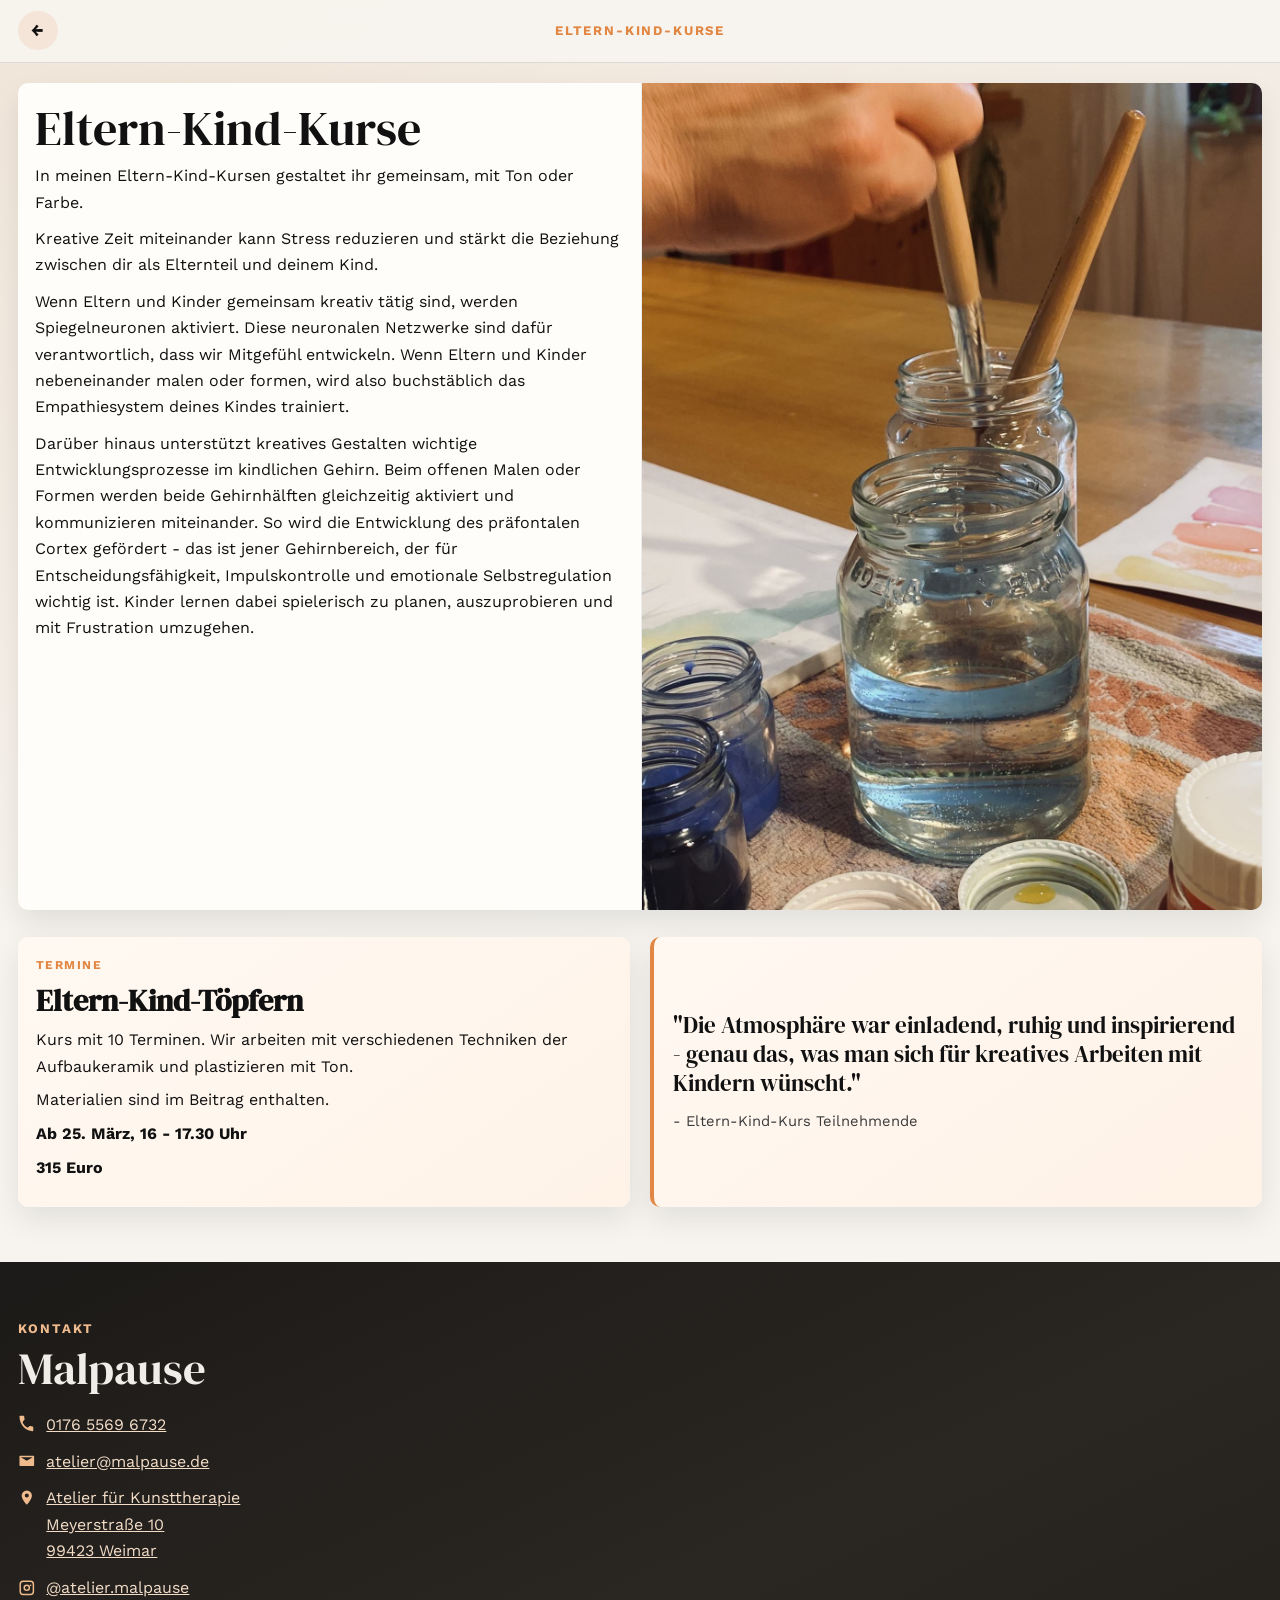
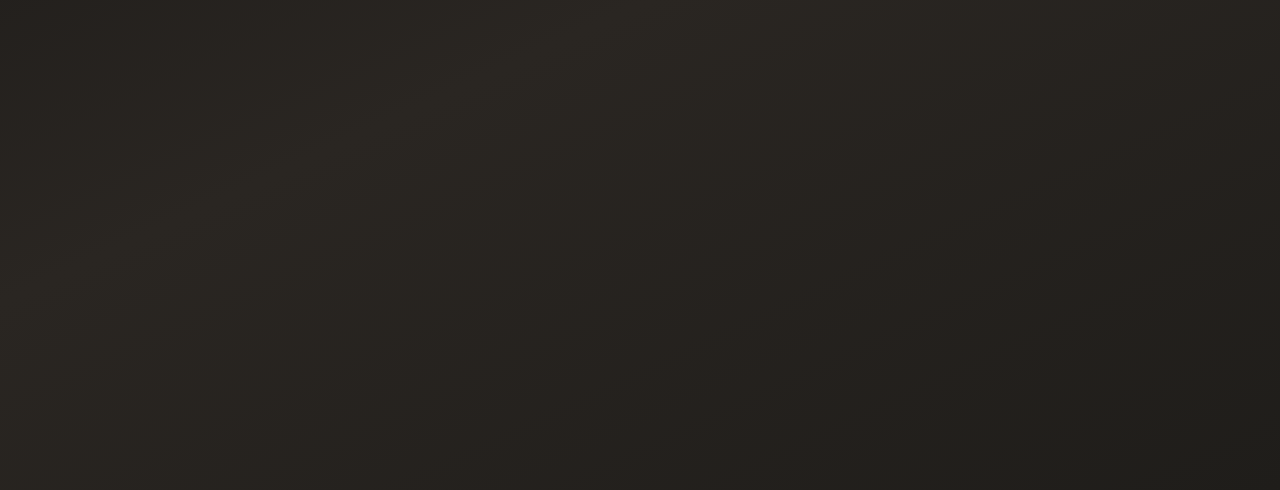
==== eltern-kind-kurse.html @ 3ebfd896 "Implement subpages with router transitions and optimized media" ====
<!doctype html>
<html lang="de">
<head>
  <meta charset="utf-8">
  <meta name="viewport" content="width=device-width, initial-scale=1">
  <title>Eltern-Kind-Kurse | Malpause</title>
  <meta name="description" content="Eltern-Kind-Kurse bei Malpause in Weimar.">
  <link rel="icon" href="favicon.svg" type="image/svg+xml">
  <link rel="preconnect" href="https://fonts.googleapis.com">
  <link rel="preconnect" href="https://fonts.gstatic.com" crossorigin>
  <link href="https://fonts.googleapis.com/css2?family=Caveat:wght@500;700&family=DM+Serif+Display:ital@0;1&family=Fraunces:opsz,wght@9..144,300;9..144,500;9..144,700&family=Great+Vibes&family=Satisfy&family=Work+Sans:wght@400;500;700&display=swap" rel="stylesheet">
  <link rel="stylesheet" href="styles.css">
</head>
<body>
  <div id="app" data-page="eltern-kind-kurse">
    <header class="subpage-header">
      <div class="subpage-header__inner">
        <a class="subpage-back" href="index.html" data-back aria-label="Zurück zur Startseite">
          <span class="subpage-back__icon" aria-hidden="true">
            <span></span>
            <span></span>
          </span>
        </a>
        <p class="eyebrow subpage-header__eyebrow">Eltern-Kind-Kurse</p>
      </div>
    </header>

    <main class="subpage-main">
      <section class="subpage-copy-layout">
        <article class="subpage-panel subpage-copy">
        <h1 class="subpage-title">Eltern-Kind-Kurse</h1>
        <p>
          In meinen Eltern-Kind-Kursen gestaltet ihr gemeinsam, mit Ton oder Farbe.
        </p>
        <p>
          Kreative Zeit miteinander kann Stress reduzieren und stärkt die Beziehung zwischen dir als
          Elternteil und deinem Kind.
        </p>
        <p>
          Wenn Eltern und Kinder gemeinsam kreativ tätig sind, werden Spiegelneuronen aktiviert. Diese
          neuronalen Netzwerke sind dafür verantwortlich, dass wir Mitgefühl entwickeln. Wenn Eltern und
          Kinder nebeneinander malen oder formen, wird also buchstäblich das Empathiesystem deines
          Kindes trainiert.
        </p>
        <p>
          Darüber hinaus unterstützt kreatives Gestalten wichtige Entwicklungsprozesse im kindlichen
          Gehirn. Beim offenen Malen oder Formen werden beide Gehirnhälften gleichzeitig aktiviert und
          kommunizieren miteinander. So wird die Entwicklung des präfontalen Cortex gefördert - das ist
          jener Gehirnbereich, der für Entscheidungsfähigkeit, Impulskontrolle und emotionale
          Selbstregulation wichtig ist. Kinder lernen dabei spielerisch zu planen, auszuprobieren und mit
          Frustration umzugehen.
        </p>
        </article>
        <figure class="subpage-side-media">
          <img src="IMG_02.jpg" alt="Eltern und Kind beim kreativen Arbeiten" decoding="async">
        </figure>
      </section>

      <section class="subpage-offer-grid" aria-label="Termine und Zitat">
        <article class="term-card">
          <p class="term-card__label">Termine</p>
          <h3>Eltern-Kind-Töpfern</h3>
          <p>
            Kurs mit 10 Terminen. Wir arbeiten mit verschiedenen Techniken der Aufbaukeramik
            und plastizieren mit Ton.
          </p>
          <p>Materialien sind im Beitrag enthalten.</p>
          <p><strong>Ab 25. März, 16 - 17.30 Uhr</strong></p>
          <p><strong>315 Euro</strong></p>
        </article>
        <blockquote class="quote-card">
          <p>
            "Die Atmosphäre war einladend, ruhig und inspirierend - genau das, was man sich für kreatives Arbeiten mit Kindern wünscht."
          </p>
          <cite>- Eltern-Kind-Kurs Teilnehmende</cite>
        </blockquote>
      </section>
    </main>

    <footer id="kontakt" class="site-footer">
      <div class="site-footer__inner">
        <p class="eyebrow">Kontakt</p>
        <h2>Malpause</h2>
        <ul class="contact-list">
          <li class="contact-item">
            <span class="contact-icon" aria-hidden="true">
              <svg viewBox="0 0 24 24" role="img" focusable="false">
                <path d="M6.6 10.8a15.2 15.2 0 0 0 6.6 6.6l2.2-2.2a1 1 0 0 1 1-.24c1.08.36 2.23.56 3.42.56a1 1 0 0 1 1 1V21a1 1 0 0 1-1 1C10.74 22 2 13.26 2 2a1 1 0 0 1 1-1h4.48a1 1 0 0 1 1 1c0 1.2.2 2.34.56 3.42a1 1 0 0 1-.24 1l-2.2 2.38z"/>
              </svg>
            </span>
            <a href="tel:+4917655696732">0176 5569 6732</a>
          </li>
          <li class="contact-item">
            <span class="contact-icon" aria-hidden="true">
              <svg viewBox="0 0 24 24" role="img" focusable="false">
                <path d="M3 5h18a1 1 0 0 1 1 1v12a1 1 0 0 1-1 1H3a1 1 0 0 1-1-1V6a1 1 0 0 1 1-1zm9 7 8.2-5H3.8L12 12z"/>
              </svg>
            </span>
            <a href="mailto:atelier@malpause.de">atelier@malpause.de</a>
          </li>
          <li class="contact-item">
            <span class="contact-icon" aria-hidden="true">
              <svg viewBox="0 0 24 24" role="img" focusable="false">
                <path d="M12 2a7 7 0 0 1 7 7c0 4.77-5.14 10.52-6.32 11.78a1 1 0 0 1-1.36 0C10.14 19.52 5 13.77 5 9a7 7 0 0 1 7-7zm0 9.5A2.5 2.5 0 1 0 12 6a2.5 2.5 0 0 0 0 5.5z"/>
              </svg>
            </span>
            <a href="https://maps.google.com/?q=Atelier+f%C3%BCr+Kunsttherapie,+Meyerstra%C3%9Fe+10,+99423+Weimar" target="_blank" rel="noopener noreferrer">
              Atelier für Kunsttherapie<br>
              Meyerstraße 10<br>
              99423 Weimar
            </a>
          </li>
          <li class="contact-item">
            <span class="contact-icon" aria-hidden="true">
              <svg viewBox="0 0 24 24" role="img" focusable="false">
                <path d="M7 2h10a5 5 0 0 1 5 5v10a5 5 0 0 1-5 5H7a5 5 0 0 1-5-5V7a5 5 0 0 1 5-5zm0 2a3 3 0 0 0-3 3v10a3 3 0 0 0 3 3h10a3 3 0 0 0 3-3V7a3 3 0 0 0-3-3H7zm5 3.5A4.5 4.5 0 1 1 7.5 12 4.5 4.5 0 0 1 12 7.5zm0 2A2.5 2.5 0 1 0 14.5 12 2.5 2.5 0 0 0 12 9.5zm5.25-2.1a1.1 1.1 0 1 1-1.1 1.1 1.1 1.1 0 0 1 1.1-1.1z"/>
              </svg>
            </span>
            <a href="https://www.instagram.com/atelier.malpause/" target="_blank" rel="noopener noreferrer">@atelier.malpause</a>
          </li>
        </ul>
      </div>
    </footer>
  </div>

  <script src="script.js"></script>
  <script src="router.js"></script>
</body>
</html>
---- styles.css ----
﻿:root {
  --bg: #f7f4ef;
  --paper: #fffdfa;
  --ink: #111111;
  --muted: #3a3a3a;
  --accent: #e28743;
  --nav-bg: rgba(247, 244, 239, 0.95);
  --shadow: 0 12px 30px rgba(14, 17, 23, 0.09);
  --radius: 10px;
  --maxw: 1280px;
}

* {
  box-sizing: border-box;
}

html {
  scroll-behavior: smooth;
}

html[data-nav-direction] {
  scroll-behavior: auto;
  overflow-y: clip;
}

body {
  margin: 0;
  font-family: "Work Sans", system-ui, -apple-system, Segoe UI, Roboto, sans-serif;
  color: var(--ink);
  background: radial-gradient(circle at 10% -10%, #efe2d4 0%, transparent 48%),
    radial-gradient(circle at 120% 0%, #f2ebe2 0%, transparent 42%),
    var(--bg);
  line-height: 1.65;
  font-size: 1rem;
}

img {
  display: block;
  width: 100%;
  height: auto;
}

.hero {
  position: relative;
  isolation: isolate;
  overflow: hidden;
  height: 100svh;
}

.hero picture {
  display: block;
  width: 100%;
  height: 100%;
}

.hero__image {
  width: 100%;
  height: 100%;
  object-fit: cover;
  object-position: center;
}

.hero__overlay {
  position: absolute;
  inset: 0;
  background: linear-gradient(to bottom, rgba(18, 24, 31, 0.28), rgba(18, 24, 31, 0.45));
}

.hero__content {
  position: absolute;
  left: 50%;
  top: 50%;
  transform: translate(-50%, -50%);
  width: min(92vw, 820px);
  display: flex;
  flex-direction: column;
  align-items: center;
  text-align: center;
}

.hero__title {
  position: static;
  margin: 0;
  font-family: "Fraunces", Georgia, serif;
  font-size: clamp(2.2rem, 10vw, 6rem);
  font-weight: 500;
  letter-spacing: 0.05em;
  color: #f9efe4;
  opacity: 0;
  transition: opacity 1.6s ease;
  text-align: center;
  text-transform: uppercase;
  text-shadow: 0 8px 28px rgba(12, 16, 22, 0.55);
}

.hero__title.is-visible {
  opacity: 1;
}

.hero__title-link {
  color: inherit;
  text-decoration: none;
}

.hero__links {
  margin-top: 2rem;
  display: flex;
  flex-direction: column;
  align-items: center;
  gap: 0.48rem;
}

.hero__link {
  font-family: "Fraunces", Georgia, serif;
  font-size: clamp(1.22rem, 4.2vw, 2.05rem);
  font-weight: 400;
  letter-spacing: 0.01em;
  line-height: 1.4;
  color: #ffe2c8;
  text-decoration: none;
  opacity: 0;
  transform: translateY(8px);
  transition: opacity 0.72s ease, transform 0.72s ease, color 0.2s ease;
}

.hero__link.is-visible {
  opacity: 1;
  transform: translateY(0);
}

.hero__link:hover,
.hero__link:focus-visible {
  color: #ffd3aa;
}

.hero__signature {
  margin-top: 4.4rem;
  position: relative;
  font-family: "Caveat", "Satisfy", "Great Vibes", "Brush Script MT", cursive;
  font-size: clamp(1.55rem, 5.2vw, 2.55rem);
  font-weight: 500;
  letter-spacing: 0.02em;
  line-height: 1.15;
  color: #ffd8b6;
  text-decoration: none;
  opacity: 0;
  transform: translateY(8px) rotate(-5deg);
  transform-origin: left center;
  transition: opacity 0.92s ease, transform 0.92s ease, color 0.2s ease;
}

.hero__signature::after {
  content: "";
  position: absolute;
  left: 0.12em;
  right: 0.12em;
  bottom: 0.08em;
  border-bottom: 2px solid rgba(255, 216, 182, 0.95);
  transform: scaleX(0);
  transform-origin: left center;
  transition: transform 1.05s ease;
  transition-delay: 0.18s;
}

.hero__signature.is-visible {
  opacity: 1;
  transform: translateY(0) rotate(-5deg);
}

.hero__signature.is-visible::after {
  transform: scaleX(1);
}

.hero__signature:hover,
.hero__signature:focus-visible {
  color: #ffe7d0;
}

.site-nav {
  position: fixed;
  top: 0;
  left: 0;
  right: 0;
  z-index: 30;
  backdrop-filter: blur(8px);
  background: var(--nav-bg);
  border-bottom: 1px solid rgba(31, 42, 53, 0.12);
  transform: translateY(0);
  opacity: 1;
  transition: transform 0.85s ease, opacity 0.85s ease;
}

.site-nav.is-hidden {
  transform: translateY(-110%);
  opacity: 0;
  pointer-events: none;
}

.site-nav__inner {
  max-width: var(--maxw);
  margin: 0 auto;
  display: flex;
  justify-content: space-between;
  align-items: center;
  gap: 0.8rem;
  padding: 0.6rem 0.75rem;
}

.site-nav__brand {
  font-family: "Fraunces", Georgia, serif;
  font-size: 1.15rem;
  letter-spacing: 0.03em;
  font-weight: 500;
  flex: 0 0 auto;
}

.site-nav__toggle {
  display: none;
  width: 2.4rem;
  height: 2.4rem;
  border: 0;
  border-radius: 999px;
  background: rgba(226, 135, 67, 0.14);
  color: var(--ink);
  align-items: center;
  justify-content: center;
  flex-direction: column;
  gap: 0.22rem;
  cursor: pointer;
}

.site-nav__toggle-line {
  width: 1rem;
  height: 2px;
  background: currentColor;
  border-radius: 999px;
}

.site-nav__menu {
  display: flex;
  justify-content: flex-end;
  align-items: center;
  gap: 0.45rem;
  overflow-x: auto;
  white-space: nowrap;
  flex: 1 1 auto;
}

.site-nav a {
  position: relative;
  color: var(--ink);
  text-decoration: none;
  padding: 0.5rem 0.95rem;
  border-radius: 6px;
  font-size: 0.95rem;
  font-weight: 500;
  white-space: nowrap;
  transition: color 0.2s ease, transform 0.2s ease;
}

.site-nav a::before {
  content: "";
  position: absolute;
  inset: 18% 8%;
  border-radius: 14px 8px 12px 9px;
  background:
    radial-gradient(circle at 20% 40%, rgba(226, 135, 67, 0.2) 0, rgba(226, 135, 67, 0) 60%),
    linear-gradient(110deg, rgba(226, 135, 67, 0.13), rgba(255, 194, 145, 0.2));
  transform: scale(0.7) rotate(-1.8deg);
  opacity: 0;
  z-index: -1;
  transition: opacity 0.22s ease, transform 0.22s ease;
}

.site-nav a:hover,
.site-nav a:focus-visible {
  color: #2b1a0f;
  transform: translateY(-1px);
  outline: none;
}

.site-nav a:hover::before,
.site-nav a:focus-visible::before {
  opacity: 1;
  transform: scale(1) rotate(-1.8deg);
}

.quote-card {
  margin: 0;
  padding: 1.35rem 1.2rem;
  min-height: 100%;
  background: linear-gradient(145deg, #fff8f1, #fff2e7);
  border-left: 4px solid var(--accent);
  border-radius: 0;
  box-shadow: none;
  display: flex;
  flex-direction: column;
  justify-content: center;
}

.quote-card p {
  margin: 0 0 0.7rem;
  font-family: "DM Serif Display", Georgia, serif;
  font-size: clamp(1.05rem, 2.6vw, 1.45rem);
  line-height: 1.25;
}

.quote-card cite {
  font-style: normal;
  font-size: 0.92rem;
  color: var(--muted);
}

.term-card {
  min-height: 0;
  background: linear-gradient(145deg, #fff9f2, #fff3e8);
  border: 0;
  border-radius: 0;
  box-shadow: none;
  padding: 1.2rem 1.1rem;
}

.term-card__label {
  margin: 0 0 0.45rem;
  font-size: 0.75rem;
  letter-spacing: 0.12em;
  text-transform: uppercase;
  font-weight: 700;
  color: var(--accent);
}

.term-card h3 {
  margin: 0 0 0.55rem;
  font-family: "DM Serif Display", Georgia, serif;
  font-size: clamp(1.35rem, 3.2vw, 1.85rem);
  line-height: 1.2;
}

.term-card p {
  margin: 0 0 0.45rem;
}

.term-link {
  color: #111111;
  text-decoration: underline;
  text-decoration-color: var(--accent);
  text-decoration-thickness: 2px;
  text-underline-offset: 0.14em;
}

.offer-quote {
  min-height: 0;
  justify-content: center;
  text-align: center;
  border-top: 0;
}

.offer-carousel {
  position: relative;
  background: linear-gradient(145deg, #fff9f2, #fff3e8);
  min-height: 100%;
  display: grid;
  grid-template-rows: 1fr auto;
  touch-action: pan-y;
}

.offer-carousel__slide {
  display: flex;
  align-items: flex-start;
  flex: 1 1 auto;
  opacity: 0;
  visibility: hidden;
  pointer-events: none;
  grid-row: 1;
  grid-column: 1;
  transition: opacity 0.2s ease;
}

.offer-carousel__slide.is-active {
  opacity: 1;
  visibility: visible;
  pointer-events: auto;
}

.offer-carousel__slide--quote {
  align-items: center;
}

.offer-carousel__slide > * {
  min-height: 100%;
  width: 100%;
}

.offer-carousel__controls {
  display: flex;
  align-items: center;
  justify-content: center;
  gap: 0.4rem;
  padding: 0.35rem 0.4rem 0.45rem;
  border-top: 0;
  background: transparent;
  grid-row: 2;
  grid-column: 1;
}

.offer-carousel__btn {
  display: none;
}

.offer-carousel__btn:hover,
.offer-carousel__btn:focus-visible {
  background: rgba(226, 135, 67, 0.28);
  outline: none;
}

.offer-carousel__dots {
  display: flex;
  align-items: center;
  gap: 0.5rem;
}

.offer-carousel__dot {
  position: relative;
  border: 0;
  width: 1.55rem;
  height: 1.55rem;
  border-radius: 999px;
  background: transparent;
  cursor: pointer;
  padding: 0;
}

.offer-carousel__dot::before {
  content: "";
  position: absolute;
  top: 50%;
  left: 50%;
  width: 0.5rem;
  height: 0.5rem;
  border-radius: 999px;
  background: rgba(35, 35, 35, 0.28);
  transform: translate(-50%, -50%);
}

.offer-carousel__dot.is-active {
  background: rgba(226, 135, 67, 0.12);
}

.offer-carousel__dot.is-active::before {
  background: rgba(226, 135, 67, 0.82);
}

@supports (view-transition-name: none) {
  ::view-transition-group(root) {
    animation-duration: 420ms;
    animation-timing-function: cubic-bezier(0.22, 1, 0.36, 1);
  }

  html[data-nav-direction="forward"]::view-transition-old(root) {
    animation-name: nav-slide-out-left;
  }

  html[data-nav-direction="forward"]::view-transition-new(root) {
    animation-name: nav-slide-in-right;
  }

  html[data-nav-direction="back"]::view-transition-old(root) {
    animation-name: nav-slide-out-right;
  }

  html[data-nav-direction="back"]::view-transition-new(root) {
    animation-name: nav-slide-in-left;
  }
}

@keyframes nav-slide-out-right {
  from {
    transform: translateX(0);
    opacity: 1;
  }
  to {
    transform: translateX(100%);
    opacity: 0.92;
  }
}

@keyframes nav-slide-in-left {
  from {
    transform: translateX(-100%);
    opacity: 0.92;
  }
  to {
    transform: translateX(0);
    opacity: 1;
  }
}

@keyframes nav-slide-out-left {
  from {
    transform: translateX(0);
    opacity: 1;
  }
  to {
    transform: translateX(-100%);
    opacity: 0.92;
  }
}

@keyframes nav-slide-in-right {
  from {
    transform: translateX(100%);
    opacity: 0.92;
  }
  to {
    transform: translateX(0);
    opacity: 1;
  }
}

main {
  max-width: var(--maxw);
  margin: 0 auto;
  padding: 2.5rem 1.15rem 4rem;
}

main section[id] {
  scroll-margin-top: 5.6rem;
}

.content-block {
  display: grid;
  grid-template-columns: 1fr;
  gap: 0;
  align-items: stretch;
  margin-bottom: 2.4rem;
  border-radius: var(--radius);
  overflow: hidden;
  box-shadow: var(--shadow);
  background: #fff;
}

.content-block__media {
  margin: 0;
  border-radius: 0;
  overflow: hidden;
  box-shadow: none;
  order: 2;
  display: flex;
  flex-direction: column;
}

.content-block__media > * {
  width: 100%;
}

.content-block__media img {
  aspect-ratio: 4 / 3;
  object-fit: cover;
}

#malpause .content-block__media img {
  width: 100%;
  max-width: none;
  margin: 0;
  aspect-ratio: 4 / 3;
  object-fit: cover;
  object-position: center;
  border-radius: 0;
}

@media (min-width: 768px) {
  #malpause .content-block__media {
    position: relative;
  }

  #malpause .content-block__media img {
    position: absolute;
    inset: 0;
    width: 100%;
    height: 100%;
    aspect-ratio: auto;
    object-fit: cover;
  }
}

#ich-begleite-dich .content-block__media {
  min-height: 100%;
}

#ich-begleite-dich .content-block__media img {
  width: 100%;
  height: 100%;
  max-width: none;
  margin: 0;
  aspect-ratio: auto;
  object-fit: cover;
  object-position: center top;
  border-radius: 0;
}

.content-block__text {
  background: color-mix(in srgb, var(--paper) 90%, white);
  padding: 1.1rem 1.05rem 1.2rem;
  border-radius: 0;
  box-shadow: none;
  order: 1;
}

.content-block__text p {
  margin: 0 0 0.85rem;
}

.content-block__text p:last-child {
  margin-bottom: 0;
}

.eyebrow {
  margin: 0 0 0.55rem;
  font-size: 0.82rem;
  letter-spacing: 0.14em;
  text-transform: uppercase;
  color: var(--accent);
  font-weight: 700;
}

h2 {
  margin: 0 0 0.55rem;
  font-family: "DM Serif Display", Georgia, serif;
  font-size: clamp(1.55rem, 4.9vw, 2.8rem);
  font-weight: 400;
  line-height: 1.1;
}

.subpage-title {
  margin: 0 0 0.55rem;
  font-family: "DM Serif Display", Georgia, serif;
  font-size: clamp(1.75rem, 5.2vw, 3rem);
  font-weight: 400;
  line-height: 1.1;
}

.content-block__actions {
  margin-top: 1.1rem;
}

.btn-more {
  display: inline-flex;
  align-items: center;
  justify-content: center;
  gap: 0.5rem;
  padding: 0.62rem 1.05rem;
  border-radius: 999px;
  font-weight: 600;
  letter-spacing: 0.01em;
  text-decoration: none;
  color: #2b1a0f;
  background: linear-gradient(115deg, rgba(226, 135, 67, 0.18), rgba(255, 210, 170, 0.28));
  border: 1px solid rgba(226, 135, 67, 0.35);
  transition: transform 0.2s ease, background 0.2s ease;
}

.btn-more:hover,
.btn-more:focus-visible {
  transform: translateY(-1px);
  background: linear-gradient(115deg, rgba(226, 135, 67, 0.25), rgba(255, 210, 170, 0.38));
}

.subpage-header {
  position: sticky;
  top: 0;
  z-index: 25;
  backdrop-filter: blur(8px);
  background: var(--nav-bg);
  border-bottom: 1px solid rgba(31, 42, 53, 0.12);
}

.subpage-header__inner {
  max-width: var(--maxw);
  margin: 0 auto;
  padding: 0.7rem 1.15rem;
  display: grid;
  grid-template-columns: 2.45rem 1fr 2.45rem;
  align-items: center;
  gap: 0.5rem;
}

.subpage-back {
  grid-column: 1;
  display: inline-flex;
  align-items: center;
  justify-content: center;
  color: var(--ink);
  text-decoration: none;
  width: 2.45rem;
  height: 2.45rem;
  padding: 0;
  border-radius: 999px;
  background: rgba(226, 135, 67, 0.12);
}

.subpage-back:hover,
.subpage-back:focus-visible {
  background: rgba(226, 135, 67, 0.22);
}

.subpage-back__icon {
  width: 1rem;
  height: 1rem;
  display: inline-flex;
  align-items: center;
  justify-content: center;
  transform: translateX(-0.5px);
}

.subpage-back__icon span {
  display: none;
}

.subpage-back__icon::before {
  content: "\2190";
  font-size: 1.05rem;
  line-height: 1;
  font-weight: 700;
}

.subpage-header__eyebrow {
  grid-column: 2;
  justify-self: center;
  margin: 0;
  text-align: center;
  line-height: 1.2;
}

.subpage-main {
  max-width: var(--maxw);
  margin: 0 auto;
  padding: 1.3rem 1.15rem 3.4rem;
}

.subpage-main .content-block {
  margin-bottom: 1.25rem;
}

.subpage-panel {
  background: color-mix(in srgb, var(--paper) 92%, white);
  border-radius: var(--radius);
  box-shadow: var(--shadow);
  padding: 1.15rem 1.05rem;
}

.subpage-panel h2 {
  margin-bottom: 0.65rem;
}

.subpage-panel p {
  margin: 0 0 0.62rem;
}

.subpage-panel p:last-child {
  margin-bottom: 0;
}

.subpage-panel__action {
  margin-top: 0.95rem;
}

.subpage-copy-layout {
  --subpage-media-width: clamp(3.6rem, calc(-9.2rem + 60vw), 50%);
  display: grid;
  grid-template-columns:
    minmax(0, calc(100% - var(--subpage-media-width)))
    minmax(3.6rem, var(--subpage-media-width));
  gap: 0;
  align-items: stretch;
  background: color-mix(in srgb, var(--paper) 92%, white);
  border-radius: var(--radius);
  box-shadow: var(--shadow);
  overflow: hidden;
}

.subpage-copy-layout > .subpage-panel {
  background: transparent;
  border-radius: 0;
  box-shadow: none;
  margin: 0;
}

.subpage-side-media {
  margin: 0;
  border-radius: 0;
  overflow: hidden;
  box-shadow: none;
  min-height: 100%;
  border-left: 1px solid rgba(31, 42, 53, 0.08);
}

.subpage-side-media img {
  width: 100%;
  height: 100%;
  object-fit: cover;
  object-position: center center;
}

.subpage-copy h2 {
  margin-top: 1.1rem;
}

.subpage-copy ul {
  margin: 0.3rem 0 0.9rem;
  padding-left: 1.2rem;
}

.subpage-copy__cta {
  margin-top: 1.05rem;
}

.subpage-copy-layout + .subpage-offer-grid,
.subpage-copy + .subpage-offer-grid {
  margin-top: 1.35rem;
}

.subpage-offer-grid {
  display: grid;
  grid-template-columns: 1fr;
  gap: 1.25rem;
}

.subpage-offer-grid .term-card,
.subpage-offer-grid .quote-card {
  min-height: 100%;
  border-radius: var(--radius);
  box-shadow: var(--shadow);
}

.site-footer {
  background: linear-gradient(155deg, #1c1a18, #2a2622 45%, #1f1d1a);
  color: #f0ece7;
  padding: 3.2rem 1.15rem;
  min-height: 92svh;
}

#kontakt {
  scroll-margin-top: 6.2rem;
}

.site-footer__inner {
  max-width: var(--maxw);
  margin: 0 auto;
}

.site-footer .eyebrow {
  color: #f0bb8c;
}

.site-footer h2 {
  margin-bottom: 1.15rem;
}

.site-footer p {
  margin: 0.3rem 0;
}

.site-footer a {
  color: #f3ddc7;
}

.contact-list {
  list-style: none;
  padding: 0;
  margin: 0;
  display: grid;
  gap: 0.65rem;
}

.contact-item {
  display: flex;
  align-items: flex-start;
  gap: 0.65rem;
}

.contact-icon {
  width: 1.1rem;
  height: 1.1rem;
  flex: 0 0 1.1rem;
  margin-top: 0.2rem;
  color: #f0bb8c;
}

.contact-icon svg {
  width: 100%;
  height: 100%;
  fill: currentColor;
}

.site-footer a:hover,
.site-footer a:focus-visible {
  color: #ffe9d4;
}

@media (min-width: 768px) {
  main {
    padding-top: 3.5rem;
  }

  .content-block {
    grid-template-columns: 1fr 1.618fr;
    gap: 0;
    margin-bottom: 3rem;
  }

  .content-block:not(.offer-section) .content-block__media {
    order: 1;
  }

  .content-block:not(.offer-section) .content-block__text {
    order: 2;
  }

  .offer-section .content-block__text {
    order: 1;
  }

  .offer-section .content-block__media {
    order: 2;
    display: flex;
  }

  .offer-section {
    grid-template-columns: 1.618fr 1fr;
  }

  .content-block__text {
    padding: 1.6rem;
  }

  .content-block__text,
  .content-block__media {
    height: 100%;
  }

}

@media (min-width: 1024px) {
  .hero {
    height: 100svh;
  }

  .site-nav__inner {
    gap: 0.7rem;
  }

  .site-nav a {
    font-size: 1rem;
  }

  .offer-section {
    grid-template-columns: 1.618fr 1fr;
    align-items: start;
  }

  .offer-section .content-block__text {
    align-self: start;
  }

  .offer-section .content-block__media {
    display: flex;
    align-self: start;
  }
}

@media (max-width: 900px) {
  .site-nav__inner {
    position: relative;
    display: flex;
    justify-content: space-between;
    align-items: center;
  }

  .site-nav__toggle {
    display: inline-flex;
  }

  .site-nav__menu {
    position: absolute;
    top: calc(100% + 1px);
    left: 0;
    right: 0;
    background: var(--nav-bg);
    border-bottom: 1px solid rgba(31, 42, 53, 0.12);
    flex-direction: column;
    align-items: flex-start;
    justify-content: flex-start;
    gap: 0.2rem;
    max-height: 0;
    opacity: 0;
    overflow: hidden;
    width: auto;
    transition: max-height 0.3s ease, opacity 0.25s ease, padding-top 0.3s ease;
    padding: 0 0.75rem 0;
    pointer-events: none;
  }

  .site-nav.is-menu-open .site-nav__menu {
    max-height: 22rem;
    opacity: 1;
    padding-top: 0.45rem;
    padding-bottom: 0.55rem;
    pointer-events: auto;
  }

  .site-nav__menu a {
    width: 100%;
  }
}

@media (min-width: 900px) {
  .subpage-copy-layout + .subpage-offer-grid,
  .subpage-copy + .subpage-offer-grid {
    margin-top: 1.7rem;
  }

  .subpage-offer-grid {
    grid-template-columns: 1fr 1fr;
    align-items: stretch;
  }
}

@media (hover: none) and (pointer: coarse) and (orientation: landscape) and (max-height: 560px) {
  .hero {
    height: 100dvh;
  }

  .hero__content {
    top: calc(50% + 1.75rem);
    transform: translate(-50%, -50%);
    width: min(94vw, 760px);
    padding-top: clamp(0.35rem, 1.5vh, 0.85rem);
    padding-bottom: 0.6rem;
    max-height: calc(100dvh - 3.5rem);
  }

  .hero__title {
    font-size: clamp(1.8rem, 6.5vw, 3.2rem);
    line-height: 1.05;
  }

  .hero__links {
    margin-top: 0.65rem;
    gap: 0.22rem;
  }

  .hero__link {
    font-size: clamp(0.98rem, 2.8vw, 1.35rem);
    line-height: 1.25;
  }

  .hero__signature {
    margin-top: 1.08rem;
    font-size: clamp(1.1rem, 3vw, 1.6rem);
  }
}

@media (prefers-reduced-motion: reduce) {
  html {
    scroll-behavior: auto;
  }

  .hero__title {
    transition: none;
  }

  .hero__link {
    transition: none;
  }

  .hero__signature {
    transition: none;
  }

  .hero__signature::after {
    transition: none;
    transform: scaleX(1);
  }

  ::view-transition-group(root),
  ::view-transition-old(root),
  ::view-transition-new(root) {
    animation: none !important;
  }
}
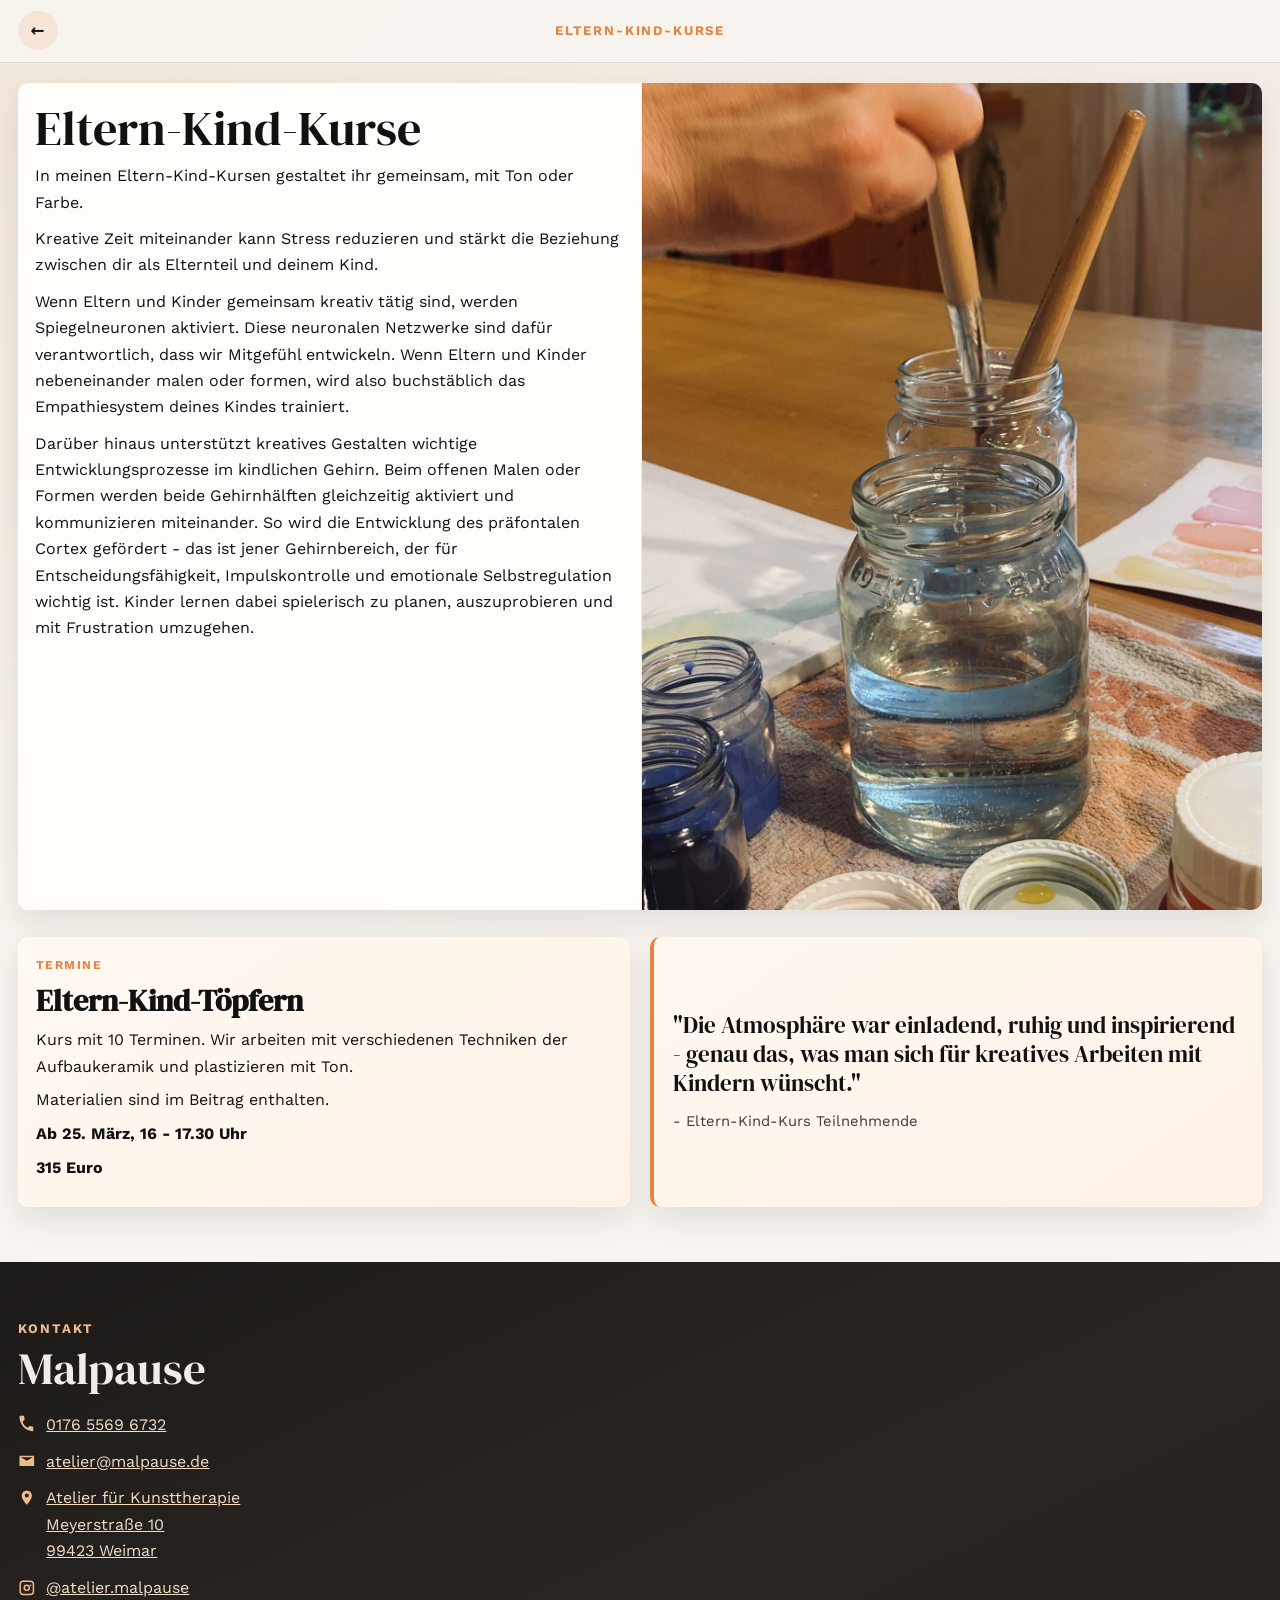
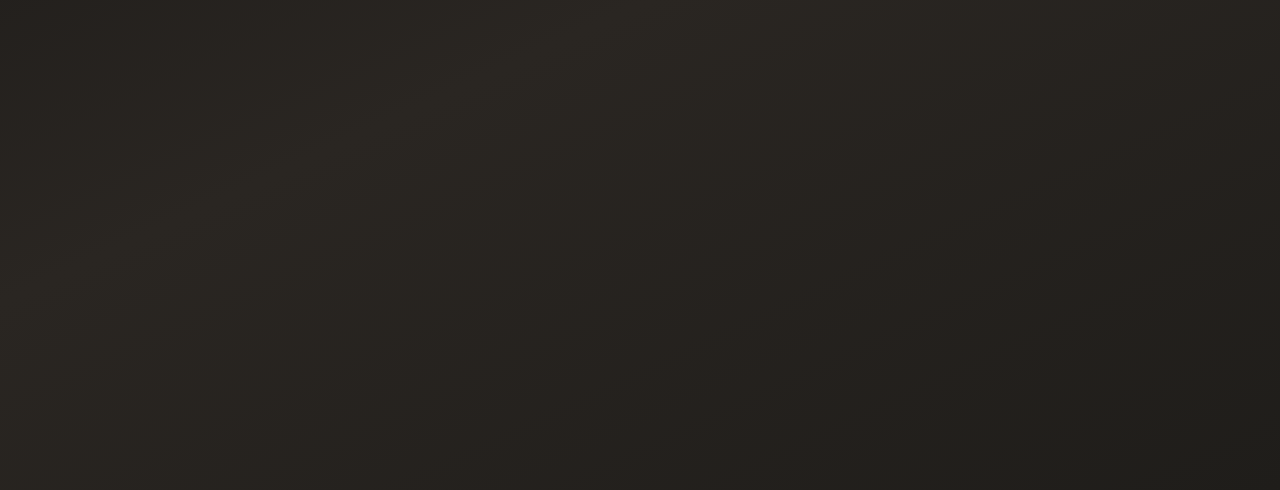
==== commit 9851839e: "Embed Google fonts locally and remove external font requests" ====
--- a/eltern-kind-kurse.html
+++ b/eltern-kind-kurse.html
@@ -6,9 +6,7 @@
   <title>Eltern-Kind-Kurse | Malpause</title>
   <meta name="description" content="Eltern-Kind-Kurse bei Malpause in Weimar.">
   <link rel="icon" href="favicon.svg" type="image/svg+xml">
-  <link rel="preconnect" href="https://fonts.googleapis.com">
-  <link rel="preconnect" href="https://fonts.gstatic.com" crossorigin>
-  <link href="https://fonts.googleapis.com/css2?family=Caveat:wght@500;700&family=DM+Serif+Display:ital@0;1&family=Fraunces:opsz,wght@9..144,300;9..144,500;9..144,700&family=Great+Vibes&family=Satisfy&family=Work+Sans:wght@400;500;700&display=swap" rel="stylesheet">
+  <link rel="stylesheet" href="fonts.css">
   <link rel="stylesheet" href="styles.css">
 </head>
 <body>
@@ -128,4 +126,3 @@
 </body>
 </html>
 
-
--- a/fonts.css
+++ b/fonts.css
@@ -0,0 +1,95 @@
+@font-face {
+  font-family: 'Caveat';
+  font-style: normal;
+  font-weight: 500;
+  font-display: swap;
+  src: url("fonts/caveat-normal-500.woff2") format("woff2");
+}
+
+@font-face {
+  font-family: 'Caveat';
+  font-style: normal;
+  font-weight: 700;
+  font-display: swap;
+  src: url("fonts/caveat-normal-700.woff2") format("woff2");
+}
+
+@font-face {
+  font-family: 'DM Serif Display';
+  font-style: italic;
+  font-weight: 400;
+  font-display: swap;
+  src: url("fonts/dm-serif-display-italic-400.woff2") format("woff2");
+}
+
+@font-face {
+  font-family: 'DM Serif Display';
+  font-style: normal;
+  font-weight: 400;
+  font-display: swap;
+  src: url("fonts/dm-serif-display-normal-400.woff2") format("woff2");
+}
+
+@font-face {
+  font-family: 'Fraunces';
+  font-style: normal;
+  font-weight: 300;
+  font-display: swap;
+  src: url("fonts/fraunces-normal-300.woff2") format("woff2");
+}
+
+@font-face {
+  font-family: 'Fraunces';
+  font-style: normal;
+  font-weight: 500;
+  font-display: swap;
+  src: url("fonts/fraunces-normal-500.woff2") format("woff2");
+}
+
+@font-face {
+  font-family: 'Fraunces';
+  font-style: normal;
+  font-weight: 700;
+  font-display: swap;
+  src: url("fonts/fraunces-normal-700.woff2") format("woff2");
+}
+
+@font-face {
+  font-family: 'Great Vibes';
+  font-style: normal;
+  font-weight: 400;
+  font-display: swap;
+  src: url("fonts/great-vibes-normal-400.woff2") format("woff2");
+}
+
+@font-face {
+  font-family: 'Satisfy';
+  font-style: normal;
+  font-weight: 400;
+  font-display: swap;
+  src: url("fonts/satisfy-normal-400.woff2") format("woff2");
+}
+
+@font-face {
+  font-family: 'Work Sans';
+  font-style: normal;
+  font-weight: 400;
+  font-display: swap;
+  src: url("fonts/work-sans-normal-400.woff2") format("woff2");
+}
+
+@font-face {
+  font-family: 'Work Sans';
+  font-style: normal;
+  font-weight: 500;
+  font-display: swap;
+  src: url("fonts/work-sans-normal-500.woff2") format("woff2");
+}
+
+@font-face {
+  font-family: 'Work Sans';
+  font-style: normal;
+  font-weight: 700;
+  font-display: swap;
+  src: url("fonts/work-sans-normal-700.woff2") format("woff2");
+}
